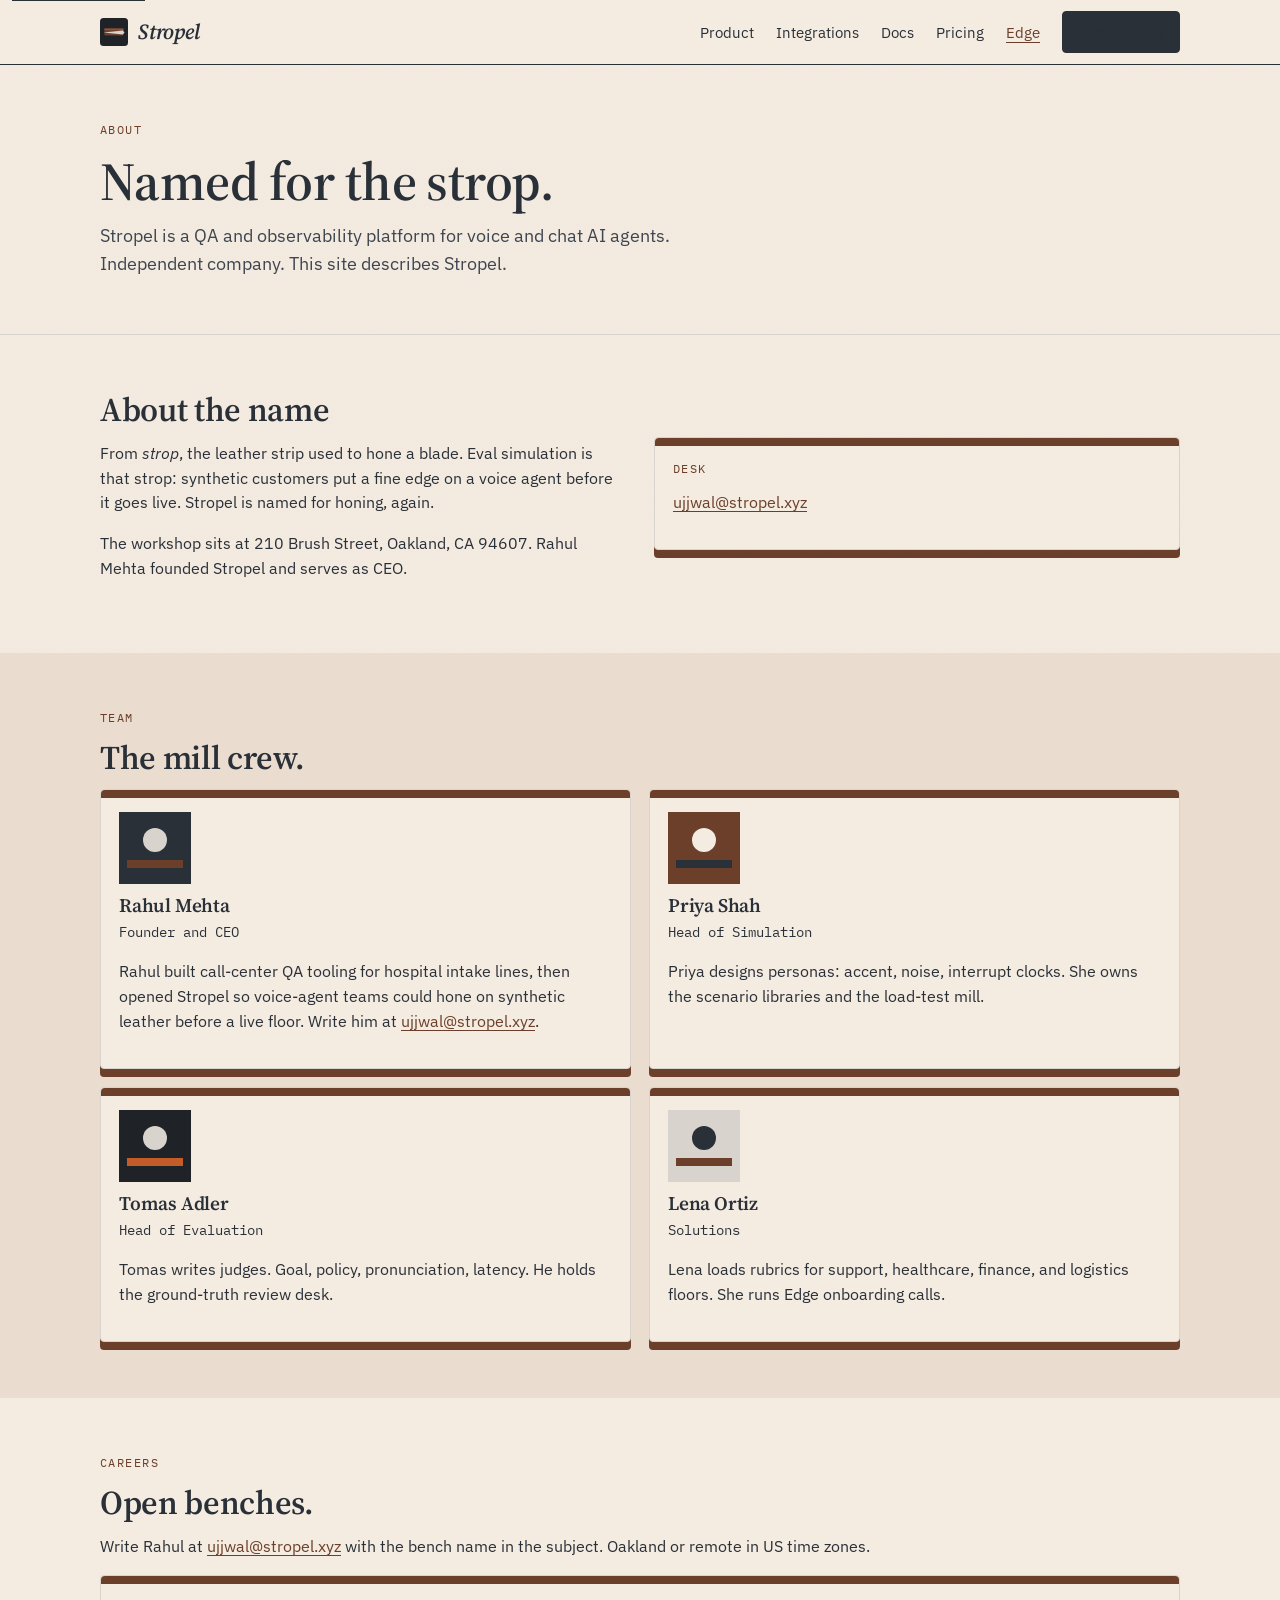
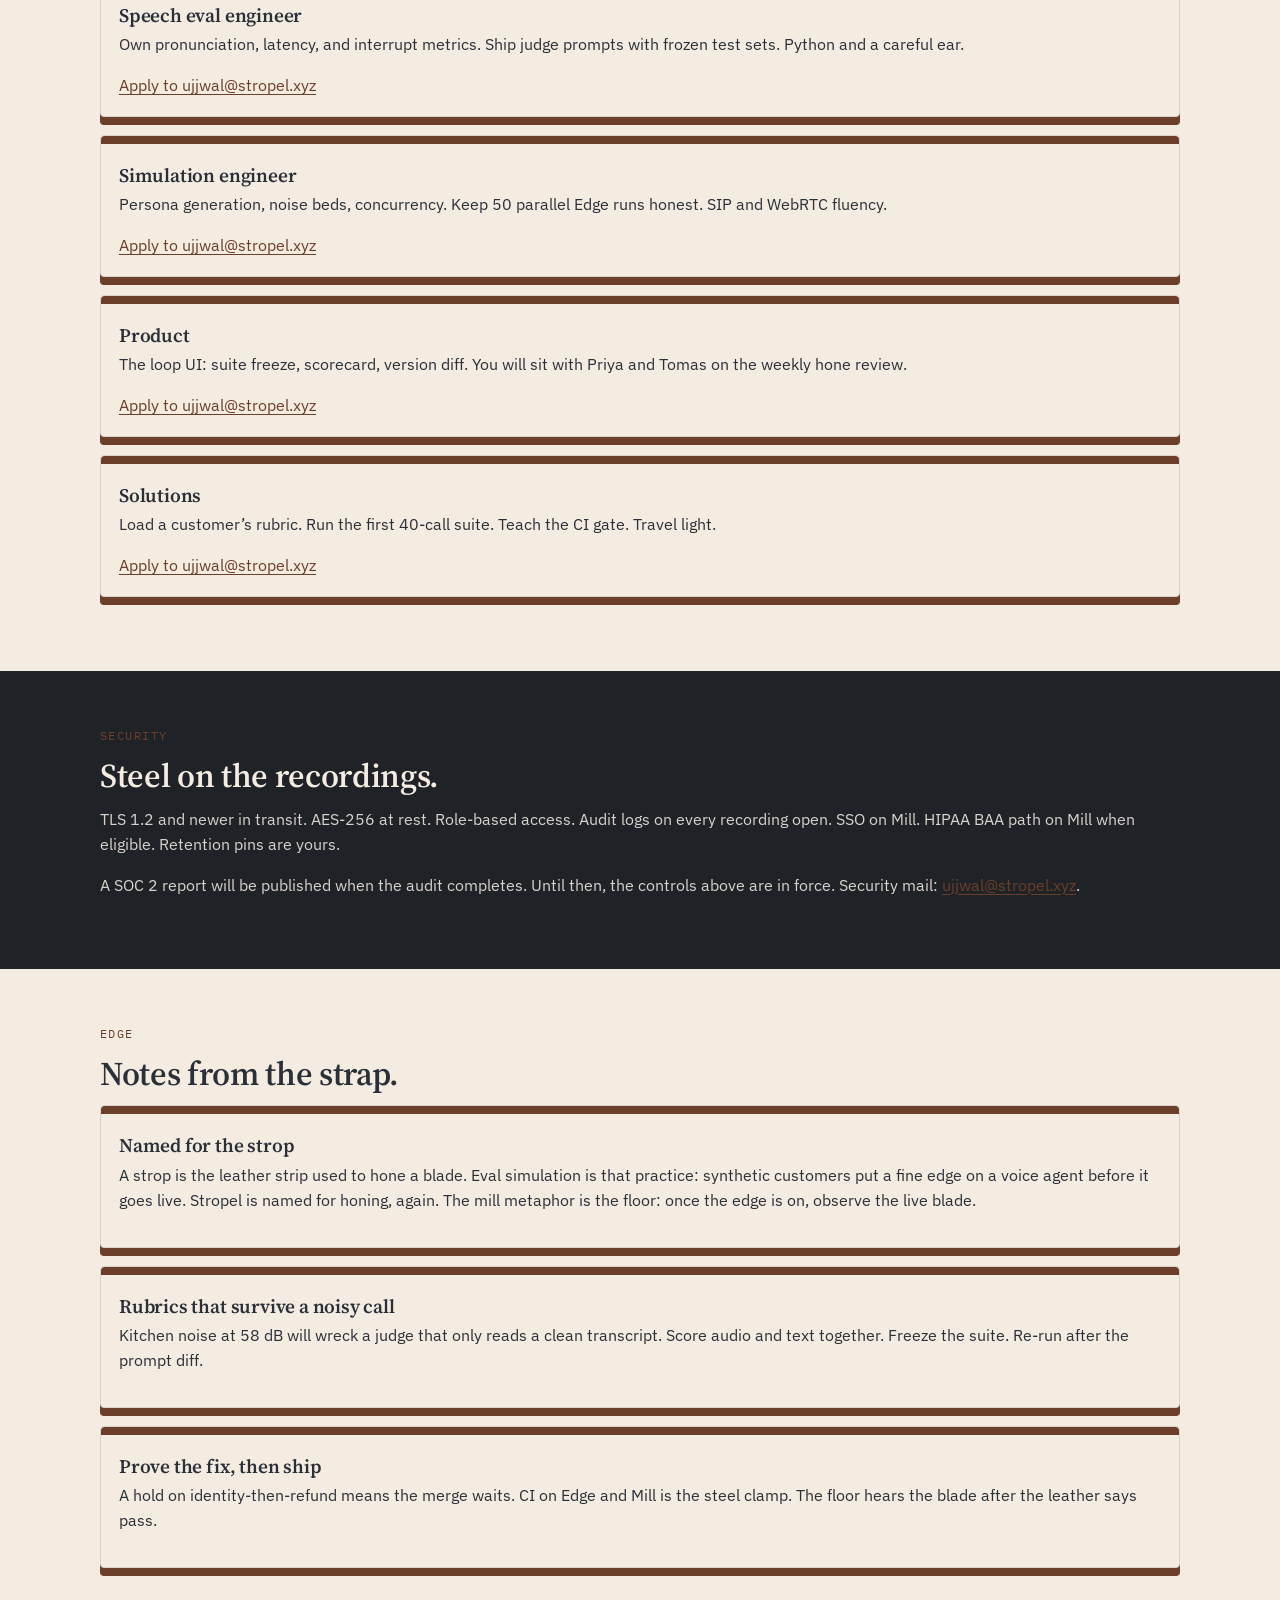
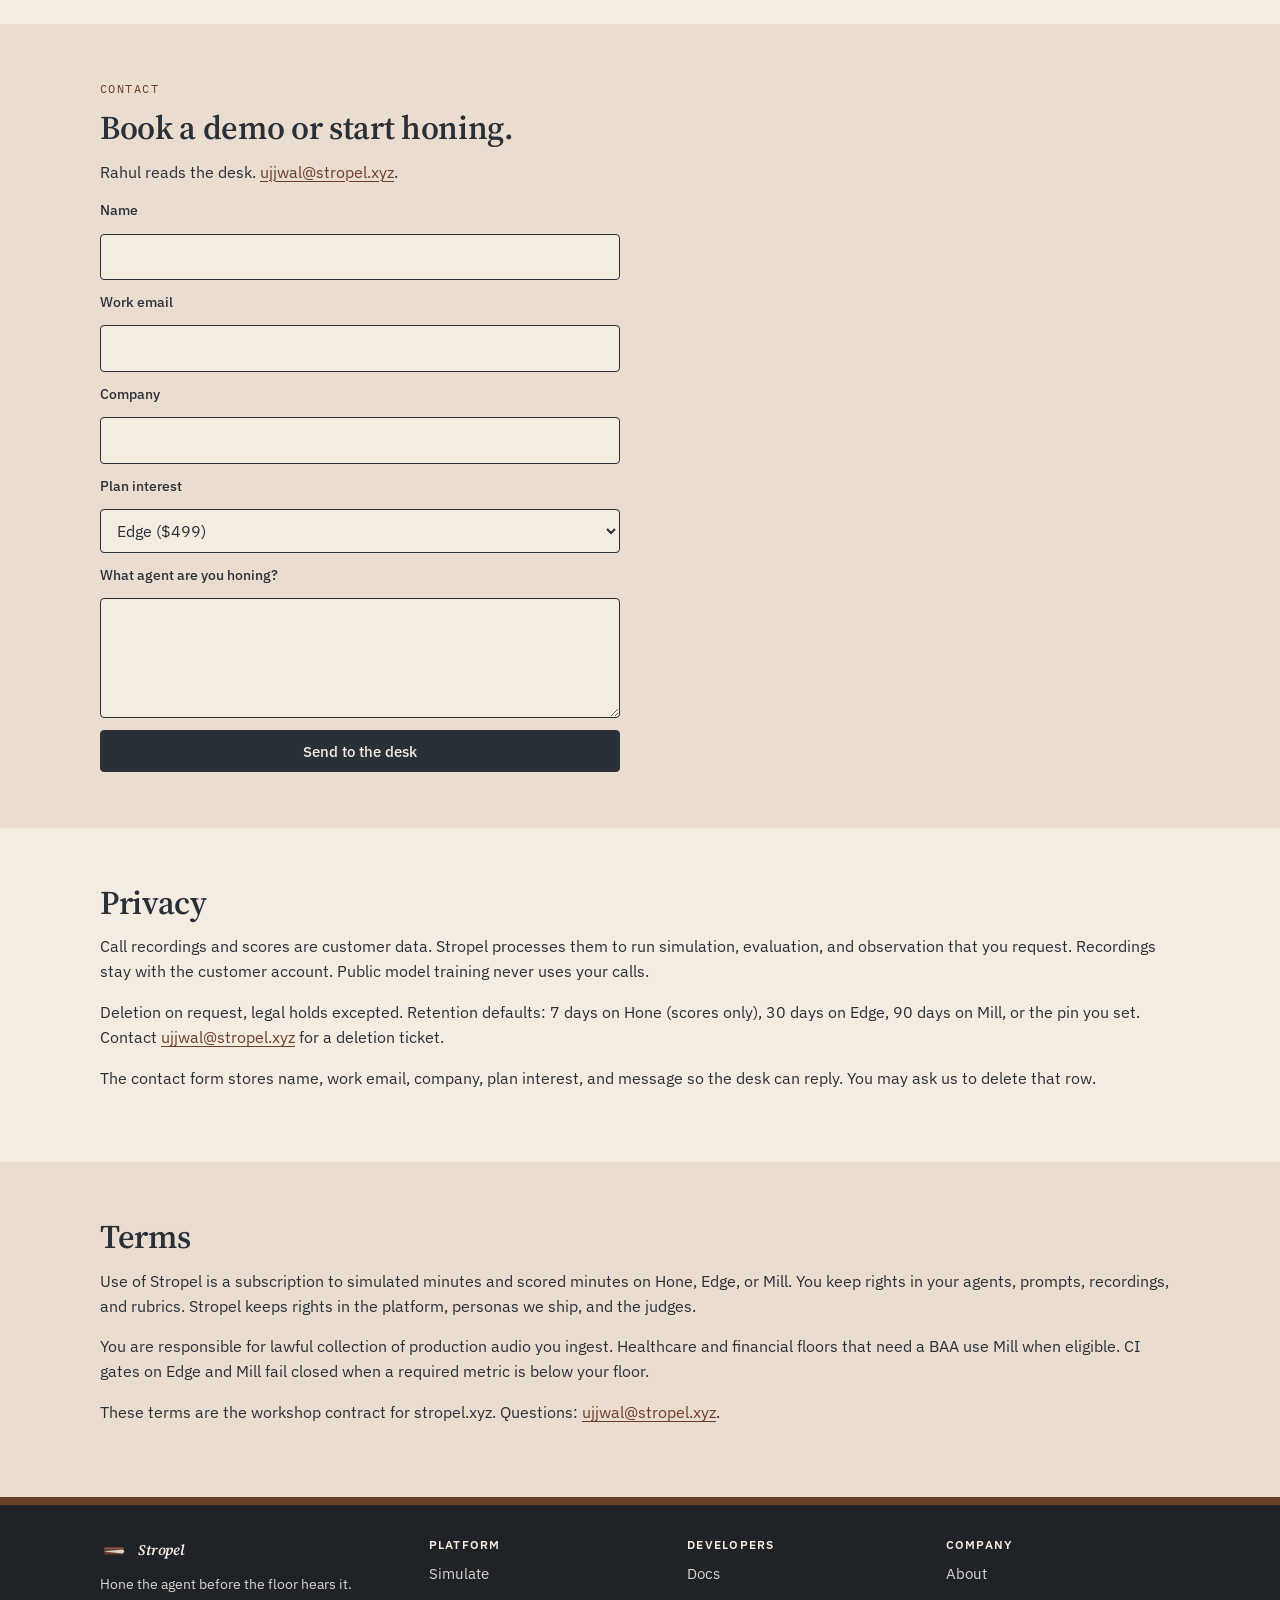
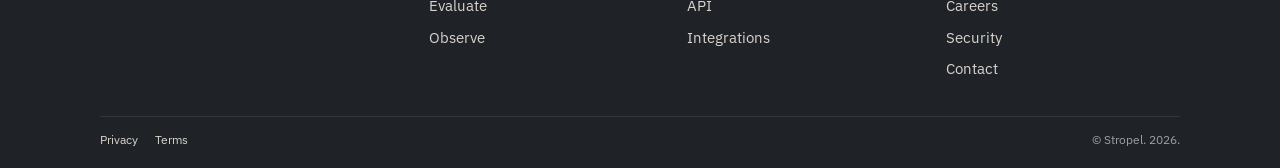
==== about.html @ 4bc01b40 "Deploy stropel website" ====
<!DOCTYPE html>
<html lang="en">
<head>
  <meta charset="utf-8">
  <meta name="viewport" content="width=device-width, initial-scale=1">
  <title>About | Stropel</title>
  <meta name="description" content="Stropel is a QA and observability platform for voice and chat AI agents. Team, careers, security, contact, privacy, and terms.">
  <link rel="icon" type="image/svg+xml" href="img/favicon.svg">
  <link rel="preconnect" href="https://fonts.googleapis.com">
  <link rel="preconnect" href="https://fonts.gstatic.com" crossorigin>
  <link href="https://fonts.googleapis.com/css2?family=IBM+Plex+Mono:wght@400;500&family=IBM+Plex+Sans:ital,wght@0,400;0,500;0,600;1,400&family=Source+Serif+4:ital,opsz,wght@0,8..60,600;0,8..60,700;1,8..60,500;1,8..60,600&display=swap" rel="stylesheet">
  <link rel="stylesheet" href="css/styles.css">
</head>
<body>
  <a class="skip" href="#main">Skip to content</a>
  <div id="chrome-header"></div>
  <main id="main">
    <section class="hero">
      <div class="wrap">
        <p class="eyebrow">About</p>
        <h1>Named for the strop.</h1>
        <p class="lede">Stropel is a QA and observability platform for voice and chat AI agents. Independent company. This site describes Stropel.</p>
      </div>
    </section>

    <section class="section-rule">
      <div class="wrap split">
        <div>
          <h2>About the name</h2>
          <p>From <em>strop</em>, the leather strip used to hone a blade. Eval simulation is that strop: synthetic customers put a fine edge on a voice agent before it goes live. Stropel is named for honing, again.</p>
          <p>The workshop sits at 210 Brush Street, Oakland, CA 94607. Rahul Mehta founded Stropel and serves as CEO.</p>
        </div>
        <div class="strop-card">
          <p class="eyebrow">Desk</p>
          <p><a href="mailto:ujjwal@stropel.xyz">ujjwal@stropel.xyz</a></p>
        </div>
      </div>
    </section>

    <section id="team" class="anchor section-hide-deep">
      <div class="wrap">
        <p class="eyebrow">Team</p>
        <h2>The mill crew.</h2>
        <div class="team-grid">
          <article class="strop-card">
            <svg class="portrait" viewBox="0 0 72 72" aria-hidden="true">
              <rect width="72" height="72" fill="#2A3038"/>
              <rect x="8" y="48" width="56" height="8" fill="#6B3F2A"/>
              <circle cx="36" cy="28" r="12" fill="#D8D3CC"/>
            </svg>
            <h3>Rahul Mehta</h3>
            <p class="tiny mono">Founder and CEO</p>
            <p>Rahul built call-center QA tooling for hospital intake lines, then opened Stropel so voice-agent teams could hone on synthetic leather before a live floor. Write him at <a href="mailto:ujjwal@stropel.xyz">ujjwal@stropel.xyz</a>.</p>
          </article>
          <article class="strop-card">
            <svg class="portrait" viewBox="0 0 72 72" aria-hidden="true">
              <rect width="72" height="72" fill="#6B3F2A"/>
              <rect x="8" y="48" width="56" height="8" fill="#2A3038"/>
              <circle cx="36" cy="28" r="12" fill="#F4EBE1"/>
            </svg>
            <h3>Priya Shah</h3>
            <p class="tiny mono">Head of Simulation</p>
            <p>Priya designs personas: accent, noise, interrupt clocks. She owns the scenario libraries and the load-test mill.</p>
          </article>
          <article class="strop-card">
            <svg class="portrait" viewBox="0 0 72 72" aria-hidden="true">
              <rect width="72" height="72" fill="#1F2328"/>
              <rect x="8" y="48" width="56" height="8" fill="#C45C2A"/>
              <circle cx="36" cy="28" r="12" fill="#D8D3CC"/>
            </svg>
            <h3>Tomas Adler</h3>
            <p class="tiny mono">Head of Evaluation</p>
            <p>Tomas writes judges. Goal, policy, pronunciation, latency. He holds the ground-truth review desk.</p>
          </article>
          <article class="strop-card">
            <svg class="portrait" viewBox="0 0 72 72" aria-hidden="true">
              <rect width="72" height="72" fill="#D8D3CC"/>
              <rect x="8" y="48" width="56" height="8" fill="#6B3F2A"/>
              <circle cx="36" cy="28" r="12" fill="#2A3038"/>
            </svg>
            <h3>Lena Ortiz</h3>
            <p class="tiny mono">Solutions</p>
            <p>Lena loads rubrics for support, healthcare, finance, and logistics floors. She runs Edge onboarding calls.</p>
          </article>
        </div>
      </div>
    </section>

    <section id="careers" class="anchor">
      <div class="wrap">
        <p class="eyebrow">Careers</p>
        <h2>Open benches.</h2>
        <p>Write Rahul at <a href="mailto:ujjwal@stropel.xyz">ujjwal@stropel.xyz</a> with the bench name in the subject. Oakland or remote in US time zones.</p>
        <article class="strop-card job">
          <h3>Speech eval engineer</h3>
          <p>Own pronunciation, latency, and interrupt metrics. Ship judge prompts with frozen test sets. Python and a careful ear.</p>
          <a href="mailto:ujjwal@stropel.xyz?subject=Speech%20eval%20engineer">Apply to ujjwal@stropel.xyz</a>
        </article>
        <article class="strop-card job">
          <h3>Simulation engineer</h3>
          <p>Persona generation, noise beds, concurrency. Keep 50 parallel Edge runs honest. SIP and WebRTC fluency.</p>
          <a href="mailto:ujjwal@stropel.xyz?subject=Simulation%20engineer">Apply to ujjwal@stropel.xyz</a>
        </article>
        <article class="strop-card job">
          <h3>Product</h3>
          <p>The loop UI: suite freeze, scorecard, version diff. You will sit with Priya and Tomas on the weekly hone review.</p>
          <a href="mailto:ujjwal@stropel.xyz?subject=Product">Apply to ujjwal@stropel.xyz</a>
        </article>
        <article class="strop-card job">
          <h3>Solutions</h3>
          <p>Load a customer’s rubric. Run the first 40-call suite. Teach the CI gate. Travel light.</p>
          <a href="mailto:ujjwal@stropel.xyz?subject=Solutions">Apply to ujjwal@stropel.xyz</a>
        </article>
      </div>
    </section>

    <section id="security" class="anchor section-oil">
      <div class="wrap">
        <p class="eyebrow">Security</p>
        <h2>Steel on the recordings.</h2>
        <p>TLS 1.2 and newer in transit. AES-256 at rest. Role-based access. Audit logs on every recording open. SSO on Mill. HIPAA BAA path on Mill when eligible. Retention pins are yours.</p>
        <p>A SOC 2 report will be published when the audit completes. Until then, the controls above are in force. Security mail: <a href="mailto:ujjwal@stropel.xyz">ujjwal@stropel.xyz</a>.</p>
      </div>
    </section>

    <section id="edge" class="anchor">
      <div class="wrap">
        <p class="eyebrow">Edge</p>
        <h2>Notes from the strap.</h2>
        <article class="strop-card job">
          <h3>Named for the strop</h3>
          <p>A strop is the leather strip used to hone a blade. Eval simulation is that practice: synthetic customers put a fine edge on a voice agent before it goes live. Stropel is named for honing, again. The mill metaphor is the floor: once the edge is on, observe the live blade.</p>
        </article>
        <article class="strop-card job">
          <h3>Rubrics that survive a noisy call</h3>
          <p>Kitchen noise at 58 dB will wreck a judge that only reads a clean transcript. Score audio and text together. Freeze the suite. Re-run after the prompt diff.</p>
        </article>
        <article class="strop-card">
          <h3>Prove the fix, then ship</h3>
          <p>A hold on identity-then-refund means the merge waits. CI on Edge and Mill is the steel clamp. The floor hears the blade after the leather says pass.</p>
        </article>
      </div>
    </section>

    <section id="contact" class="anchor section-hide-deep">
      <div class="wrap">
        <p class="eyebrow">Contact</p>
        <h2>Book a demo or start honing.</h2>
        <p>Rahul reads the desk. <a href="mailto:ujjwal@stropel.xyz">ujjwal@stropel.xyz</a>.</p>
        <form id="contact-form" action="#" method="post">
          <label for="name">Name</label>
          <input id="name" name="name" type="text" required autocomplete="name">
          <label for="email">Work email</label>
          <input id="email" name="email" type="email" required autocomplete="email">
          <label for="company">Company</label>
          <input id="company" name="company" type="text" required autocomplete="organization">
          <label for="plan">Plan interest</label>
          <select id="plan" name="plan">
            <option value="hone">Hone (free)</option>
            <option value="edge" selected>Edge ($499)</option>
            <option value="mill">Mill (custom)</option>
            <option value="demo">Demo only</option>
          </select>
          <label for="message">What agent are you honing?</label>
          <textarea id="message" name="message" required></textarea>
          <button class="btn btn-steel" type="submit">Send to the desk</button>
        </form>
        <div id="contact-success" class="form-success" tabindex="-1">
          Hone request received. Rahul or the desk will write back within one working day.
        </div>
      </div>
    </section>

    <section id="privacy" class="anchor">
      <div class="wrap">
        <h2>Privacy</h2>
        <p>Call recordings and scores are customer data. Stropel processes them to run simulation, evaluation, and observation that you request. Recordings stay with the customer account. Public model training never uses your calls.</p>
        <p>Deletion on request, legal holds excepted. Retention defaults: 7 days on Hone (scores only), 30 days on Edge, 90 days on Mill, or the pin you set. Contact <a href="mailto:ujjwal@stropel.xyz">ujjwal@stropel.xyz</a> for a deletion ticket.</p>
        <p>The contact form stores name, work email, company, plan interest, and message so the desk can reply. You may ask us to delete that row.</p>
      </div>
    </section>

    <section id="terms" class="anchor section-hide-deep">
      <div class="wrap">
        <h2>Terms</h2>
        <p>Use of Stropel is a subscription to simulated minutes and scored minutes on Hone, Edge, or Mill. You keep rights in your agents, prompts, recordings, and rubrics. Stropel keeps rights in the platform, personas we ship, and the judges.</p>
        <p>You are responsible for lawful collection of production audio you ingest. Healthcare and financial floors that need a BAA use Mill when eligible. CI gates on Edge and Mill fail closed when a required metric is below your floor.</p>
        <p>These terms are the workshop contract for stropel.xyz. Questions: <a href="mailto:ujjwal@stropel.xyz">ujjwal@stropel.xyz</a>.</p>
      </div>
    </section>
  </main>
  <div id="chrome-footer"></div>
  <script src="js/main.js"></script>
</body>
</html>
---- css/styles.css ----
:root {
  --hide: #f4ebe1;
  --steel: #2a3038;
  --leather: #6b3f2a;
  --edge: #d8d3cc;
  --oil: #1f2328;
  --spark: #c45c2a;
  --hide-deep: #eadccf;
  --steel-soft: #3d454f;
  --leather-lit: #8a5340;
  --max: 1080px;
  --serif: "Source Serif 4", "Iowan Old Style", "Palatino Linotype", serif;
  --sans: "IBM Plex Sans", "Helvetica Neue", Arial, sans-serif;
  --mono: "IBM Plex Mono", "SFMono-Regular", ui-monospace, monospace;
  --radius: 4px;
  --header-h: 64px;
}

*,
*::before,
*::after {
  box-sizing: border-box;
}

html {
  scroll-behavior: smooth;
}

body {
  margin: 0;
  font-family: var(--sans);
  font-size: 16px;
  line-height: 1.55;
  color: var(--steel);
  background: var(--hide);
  min-height: 100vh;
  position: relative;
}

body::before {
  content: "";
  pointer-events: none;
  position: fixed;
  inset: 0;
  z-index: 0;
  opacity: 0.04;
  background-image: url("data:image/svg+xml,%3Csvg xmlns='http://www.w3.org/2000/svg' width='80' height='80'%3E%3Cfilter id='n'%3E%3CfeTurbulence type='fractalNoise' baseFrequency='0.85' numOctaves='2' stitchTiles='stitch'/%3E%3C/filter%3E%3Crect width='80' height='80' filter='url(%23n)' opacity='0.9'/%3E%3C/svg%3E");
}

body > * {
  position: relative;
  z-index: 1;
}

img,
svg {
  max-width: 100%;
  display: block;
}

a {
  color: var(--leather);
  text-decoration-thickness: 1px;
  text-underline-offset: 3px;
}

a:hover {
  color: var(--steel);
}

h1,
h2,
h3,
.wordmark {
  font-family: var(--serif);
  font-weight: 600;
  letter-spacing: -0.01em;
  line-height: 1.15;
}

h1 {
  font-size: clamp(2.1rem, 4.4vw, 3.35rem);
  margin: 0 0 0.6rem;
}

h2 {
  font-size: clamp(1.55rem, 2.6vw, 2.1rem);
  margin: 0 0 0.75rem;
}

h3 {
  font-size: 1.2rem;
  margin: 0 0 0.4rem;
}

p {
  margin: 0 0 1rem;
}

.skip {
  position: absolute;
  left: 12px;
  top: -40px;
  background: var(--steel);
  color: var(--hide);
  padding: 8px 12px;
  z-index: 80;
}

.skip:focus {
  top: 12px;
  color: var(--hide);
}

.wrap {
  width: min(var(--max), calc(100% - 40px));
  margin-inline: auto;
}

.eyebrow {
  font-family: var(--mono);
  font-size: 12px;
  letter-spacing: 0.12em;
  text-transform: uppercase;
  color: var(--leather);
  margin: 0 0 0.7rem;
}

.lede {
  font-size: 1.12rem;
  max-width: 42rem;
  color: var(--steel-soft);
}

.muted {
  color: var(--steel-soft);
}

.mono {
  font-family: var(--mono);
}

/* Header */

.site-header {
  position: sticky;
  top: 0;
  z-index: 40;
  background: rgba(244, 235, 225, 0.94);
  backdrop-filter: blur(8px);
  border-bottom: 1px solid var(--steel);
}

.header-inner {
  display: flex;
  align-items: center;
  justify-content: space-between;
  min-height: var(--header-h);
  gap: 16px;
}

.wordmark {
  display: flex;
  align-items: center;
  gap: 10px;
  color: var(--steel);
  text-decoration: none;
  font-size: 1.35rem;
  font-style: italic;
}

.wordmark:hover {
  color: var(--leather);
}

.mark {
  width: 28px;
  height: 28px;
  flex: none;
}

.nav-links {
  display: flex;
  align-items: center;
  gap: 22px;
  list-style: none;
  margin: 0;
  padding: 0;
}

.nav-links a {
  color: var(--steel);
  text-decoration: none;
  font-size: 0.92rem;
}

.nav-links a:hover,
.nav-links a[aria-current="page"] {
  color: var(--leather);
  text-decoration: underline;
  text-underline-offset: 4px;
}

.nav-toggle {
  display: none;
  width: 42px;
  height: 42px;
  border: 1px solid var(--steel);
  background: var(--hide);
  border-radius: var(--radius);
  cursor: pointer;
  padding: 10px 9px;
}

.nav-toggle span {
  display: block;
  height: 2px;
  background: var(--steel);
  margin: 5px 0;
}

/* Buttons */

.btn {
  display: inline-flex;
  align-items: center;
  justify-content: center;
  gap: 8px;
  min-height: 42px;
  padding: 0 16px;
  border-radius: var(--radius);
  font-family: var(--sans);
  font-size: 0.92rem;
  font-weight: 500;
  text-decoration: none;
  cursor: pointer;
  border: 1px solid transparent;
}

.btn-steel {
  background: var(--steel);
  color: var(--hide);
  border-color: var(--steel);
}

.btn-steel:hover {
  background: var(--oil);
  color: var(--hide);
}

.btn-leather {
  background: transparent;
  color: var(--leather);
  border-color: var(--leather);
}

.btn-leather:hover {
  background: var(--leather);
  color: var(--hide);
}

.btn-row {
  display: flex;
  flex-wrap: wrap;
  gap: 12px;
  margin-top: 1.4rem;
}

/* Hero */

.hero {
  padding: 56px 0 40px;
}

.hero-grid {
  display: grid;
  grid-template-columns: 1.05fr 0.95fr;
  gap: 40px;
  align-items: center;
}

.strop-stage {
  background: var(--hide-deep);
  border: 1px solid var(--edge);
  border-radius: var(--radius);
  padding: 22px 18px 18px;
  position: relative;
  overflow: hidden;
}

.leather-band {
  height: 56px;
  background: linear-gradient(180deg, #8a5340 0%, #6b3f2a 28%, #5a3423 100%);
  border-radius: 3px;
  box-shadow: inset 0 8px 0 rgba(255, 220, 190, 0.12), 0 6px 0 rgba(31, 35, 40, 0.18);
  position: relative;
  overflow: hidden;
}

.blade {
  position: absolute;
  top: 10px;
  left: -40%;
  width: 46%;
  height: 36px;
  animation: blade-draw 1.4s ease-in-out 0.2s 1 forwards;
}

@keyframes blade-draw {
  from {
    transform: translateX(0);
  }
  to {
    transform: translateX(210%);
  }
}

.loop-caption {
  display: flex;
  justify-content: space-between;
  margin-top: 14px;
  font-family: var(--mono);
  font-size: 11px;
  letter-spacing: 0.08em;
  text-transform: uppercase;
  color: var(--steel-soft);
}

.loop-svg {
  margin: 18px auto 0;
  width: min(100%, 340px);
}

/* Sections */

section {
  padding: 56px 0;
}

.section-oil {
  background: var(--oil);
  color: var(--edge);
}

.section-oil h2,
.section-oil h3 {
  color: var(--hide);
}

.section-hide-deep {
  background: var(--hide-deep);
}

.section-rule {
  border-top: 1px solid var(--edge);
}

/* Cards */

.card-grid {
  display: grid;
  grid-template-columns: repeat(3, 1fr);
  gap: 18px;
}

.card-grid-4 {
  display: grid;
  grid-template-columns: repeat(4, 1fr);
  gap: 14px;
}

.strop-card {
  background: var(--hide);
  border: 1px solid var(--edge);
  border-radius: var(--radius);
  padding: 22px 18px 18px;
  box-shadow: 0 8px 0 var(--leather);
  position: relative;
}

.strop-card::before {
  content: "";
  position: absolute;
  left: 0;
  right: 0;
  top: 0;
  height: 8px;
  background: var(--leather);
  border-radius: 4px 4px 0 0;
}

.strop-card.featured {
  outline: 1px solid var(--steel);
}

.strop-card h3 {
  margin-top: 6px;
}

.strop-card ol,
.strop-card ul {
  margin: 0;
  padding-left: 1.1rem;
}

.step-num {
  font-family: var(--mono);
  font-size: 12px;
  color: var(--leather);
}

/* Chips */

.chips {
  display: flex;
  flex-wrap: wrap;
  gap: 8px;
  margin: 18px 0 0;
}

.chip {
  font-family: var(--mono);
  font-size: 12px;
  letter-spacing: 0.04em;
  border: 1px solid var(--steel);
  padding: 6px 10px;
  border-radius: var(--radius);
  background: var(--hide);
}

.stamp {
  display: inline-block;
  font-family: var(--mono);
  font-size: 11px;
  letter-spacing: 0.08em;
  text-transform: uppercase;
  border: 1px dashed var(--leather);
  color: var(--leather);
  padding: 3px 7px;
  border-radius: 2px;
  margin-right: 6px;
  margin-bottom: 6px;
}

/* Quotes */

.quotes {
  display: grid;
  grid-template-columns: 1fr 1fr;
  gap: 18px;
}

blockquote {
  margin: 0;
  padding: 18px 18px 16px;
  background: var(--hide);
  border: 1px solid var(--edge);
  border-left: 8px solid var(--leather);
  font-family: var(--serif);
  font-size: 1.15rem;
  font-style: italic;
}

blockquote cite {
  display: block;
  margin-top: 10px;
  font-family: var(--sans);
  font-style: normal;
  font-size: 0.85rem;
  color: var(--steel-soft);
}

/* CTA band */

.cta-band {
  background: var(--steel);
  color: var(--hide);
  padding: 48px 0;
  text-align: center;
}

.cta-band h2 {
  color: var(--hide);
}

.cta-band p {
  max-width: 36rem;
  margin: 0 auto 1.2rem;
  color: var(--edge);
}

/* Footer */

.site-footer {
  background: var(--oil);
  color: var(--edge);
  border-top: 8px solid var(--leather);
  padding: 32px 0 18px;
  min-height: 240px;
}

.footer-grid {
  display: grid;
  grid-template-columns: 1.3fr 1fr 1fr 1fr;
  gap: 24px;
}

.footer-brand .wordmark {
  color: var(--hide);
  font-style: italic;
}

.footer-tag {
  font-size: 0.9rem;
  color: var(--edge);
  margin: 8px 0 0;
  max-width: 16rem;
}

.site-footer h3 {
  font-family: var(--sans);
  font-size: 0.78rem;
  letter-spacing: 0.1em;
  text-transform: uppercase;
  color: var(--hide);
  margin-bottom: 10px;
}

.site-footer ul {
  list-style: none;
  margin: 0;
  padding: 0;
}

.site-footer li {
  margin: 0 0 7px;
}

.site-footer a {
  color: var(--edge);
  text-decoration: none;
  font-size: 0.92rem;
}

.site-footer a:hover {
  color: var(--hide);
  text-decoration: underline;
}

.legal-row {
  display: flex;
  justify-content: space-between;
  gap: 12px;
  flex-wrap: wrap;
  margin-top: 28px;
  padding-top: 14px;
  border-top: 1px solid #32383f;
  font-size: 12px;
  color: #9aa0a6;
}

.legal-row a {
  font-size: 12px;
  margin-right: 14px;
}

/* Product */

.split {
  display: grid;
  grid-template-columns: 1fr 1fr;
  gap: 28px;
  align-items: center;
}

.metric-row {
  display: grid;
  grid-template-columns: repeat(3, 1fr);
  gap: 14px;
}

.metric {
  border: 1px solid var(--edge);
  padding: 16px;
  border-radius: var(--radius);
  background: var(--hide);
}

.metric b {
  display: block;
  font-family: var(--mono);
  font-size: 1.35rem;
  font-weight: 500;
}

.rings {
  display: flex;
  gap: 18px;
  flex-wrap: wrap;
  justify-content: center;
}

.ring {
  width: 108px;
  text-align: center;
  font-family: var(--mono);
  font-size: 12px;
}

.ring svg {
  margin: 0 auto 6px;
}

.fail-mark {
  color: var(--spark);
}

.pass-mark {
  color: var(--steel);
}

/* Pricing */

.price {
  font-family: var(--mono);
  font-size: 1.6rem;
  margin: 4px 0 12px;
}

.price span {
  font-size: 0.85rem;
  color: var(--steel-soft);
}

.feature-list {
  list-style: none;
  padding: 0;
  margin: 0 0 18px;
}

.feature-list li {
  padding: 7px 0 7px 22px;
  position: relative;
  border-bottom: 1px solid var(--edge);
}

.feature-list li::before {
  content: "";
  width: 10px;
  height: 6px;
  border-left: 2px solid var(--steel);
  border-bottom: 2px solid var(--steel);
  position: absolute;
  left: 2px;
  top: 12px;
  transform: rotate(-45deg);
}

.faq details {
  border-bottom: 1px solid var(--edge);
  padding: 12px 0;
}

.faq summary {
  cursor: pointer;
  font-weight: 600;
}

.faq p {
  margin: 8px 0 0;
  color: var(--steel-soft);
}

.compare {
  width: 100%;
  border-collapse: collapse;
  font-size: 0.92rem;
  margin-top: 12px;
}

.compare th,
.compare td {
  border: 1px solid var(--edge);
  padding: 10px 12px;
  text-align: left;
}

.compare th {
  background: var(--hide-deep);
  font-family: var(--serif);
}

.compare td:nth-child(n + 2),
.compare th:nth-child(n + 2) {
  font-family: var(--mono);
  font-size: 0.85rem;
}

/* Docs / scorecard */

.docs-layout {
  display: grid;
  grid-template-columns: 220px 1fr;
  gap: 32px;
  padding: 36px 0 64px;
}

.docs-toc {
  position: sticky;
  top: 84px;
  align-self: start;
  font-size: 0.9rem;
}

.docs-toc a {
  display: block;
  color: var(--steel);
  text-decoration: none;
  padding: 6px 0;
}

.docs-toc a:hover {
  color: var(--leather);
}

.scorecard {
  background: var(--oil);
  color: var(--edge);
  border-radius: var(--radius);
  border: 1px solid #32383f;
  overflow: hidden;
}

.scorecard header {
  display: flex;
  justify-content: space-between;
  gap: 12px;
  flex-wrap: wrap;
  padding: 14px 16px;
  border-bottom: 1px solid #32383f;
  font-family: var(--mono);
  font-size: 12px;
}

.scorecard table {
  width: 100%;
  border-collapse: collapse;
  font-family: var(--mono);
  font-size: 13px;
}

.scorecard td {
  padding: 10px 16px;
  border-bottom: 1px solid #32383f;
}

.scorecard tr.fail td:last-child {
  color: var(--spark);
}

.badge {
  display: inline-block;
  padding: 2px 7px;
  border-radius: 2px;
  font-size: 11px;
  letter-spacing: 0.06em;
}

.badge-pass {
  background: #2a3038;
  color: #d8d3cc;
  border: 1px solid #d8d3cc;
}

.badge-fail {
  background: #3a2218;
  color: var(--spark);
  border: 1px solid var(--spark);
  animation: spark-fade 0.2s ease-out 1;
}

@keyframes spark-fade {
  from {
    opacity: 0;
  }
  to {
    opacity: 1;
  }
}

.codeblock {
  background: var(--oil);
  color: var(--edge);
  font-family: var(--mono);
  font-size: 13px;
  padding: 16px;
  border-radius: var(--radius);
  overflow-x: auto;
  line-height: 1.45;
}

.codeblock .k {
  color: #e0c4b0;
}

/* Forms */

form {
  display: grid;
  gap: 12px;
  max-width: 520px;
}

label {
  font-size: 0.85rem;
  font-weight: 500;
}

input,
textarea,
select {
  width: 100%;
  font: inherit;
  padding: 10px 12px;
  border: 1px solid var(--steel);
  border-radius: var(--radius);
  background: var(--hide);
  color: var(--steel);
}

textarea {
  min-height: 120px;
  resize: vertical;
}

.form-success {
  display: none;
  border: 1px solid var(--steel);
  border-left: 8px solid var(--leather);
  padding: 16px;
  background: var(--hide);
}

.form-success.is-visible {
  display: block;
}

.team-grid {
  display: grid;
  grid-template-columns: repeat(2, 1fr);
  gap: 18px;
}

.portrait {
  width: 72px;
  height: 72px;
  margin-bottom: 10px;
}

.job {
  margin-bottom: 18px;
}

.anchor {
  scroll-margin-top: 84px;
}

.tiny {
  font-size: 0.85rem;
}

/* Mobile nav */

@media (max-width: 860px) {
  .hero-grid,
  .card-grid,
  .quotes,
  .split,
  .docs-layout,
  .footer-grid,
  .team-grid,
  .metric-row {
    grid-template-columns: 1fr;
  }

  .card-grid-4 {
    grid-template-columns: 1fr 1fr;
  }

  .nav-toggle {
    display: inline-block;
  }

  .nav {
    position: fixed;
    inset: var(--header-h) 0 auto 0;
    background: var(--hide);
    border-bottom: 1px solid var(--steel);
    transform: translateY(-120%);
    opacity: 0;
    pointer-events: none;
    padding: 12px 20px 20px;
  }

  .nav.is-open {
    transform: none;
    opacity: 1;
    pointer-events: auto;
  }

  .nav-links {
    flex-direction: column;
    align-items: flex-start;
    gap: 14px;
  }

  .nav-links .btn {
    width: 100%;
  }
}

@media (max-width: 560px) {
  .wrap {
    width: min(var(--max), calc(100% - 28px));
  }

  .card-grid-4,
  .compare {
    display: block;
  }

  .compare thead {
    display: none;
  }

  .compare tr {
    display: grid;
    margin-bottom: 12px;
    border: 1px solid var(--edge);
  }

  .compare td {
    display: flex;
    justify-content: space-between;
    border: 0;
    border-bottom: 1px solid var(--edge);
  }

  .compare td::before {
    content: attr(data-label);
    font-family: var(--sans);
    font-weight: 600;
    margin-right: 12px;
  }
}

@media (prefers-reduced-motion: reduce) {
  html {
    scroll-behavior: auto;
  }

  .blade,
  .badge-fail,
  .ring circle.meter {
    animation: none;
  }

  .blade {
    left: 28%;
  }
}
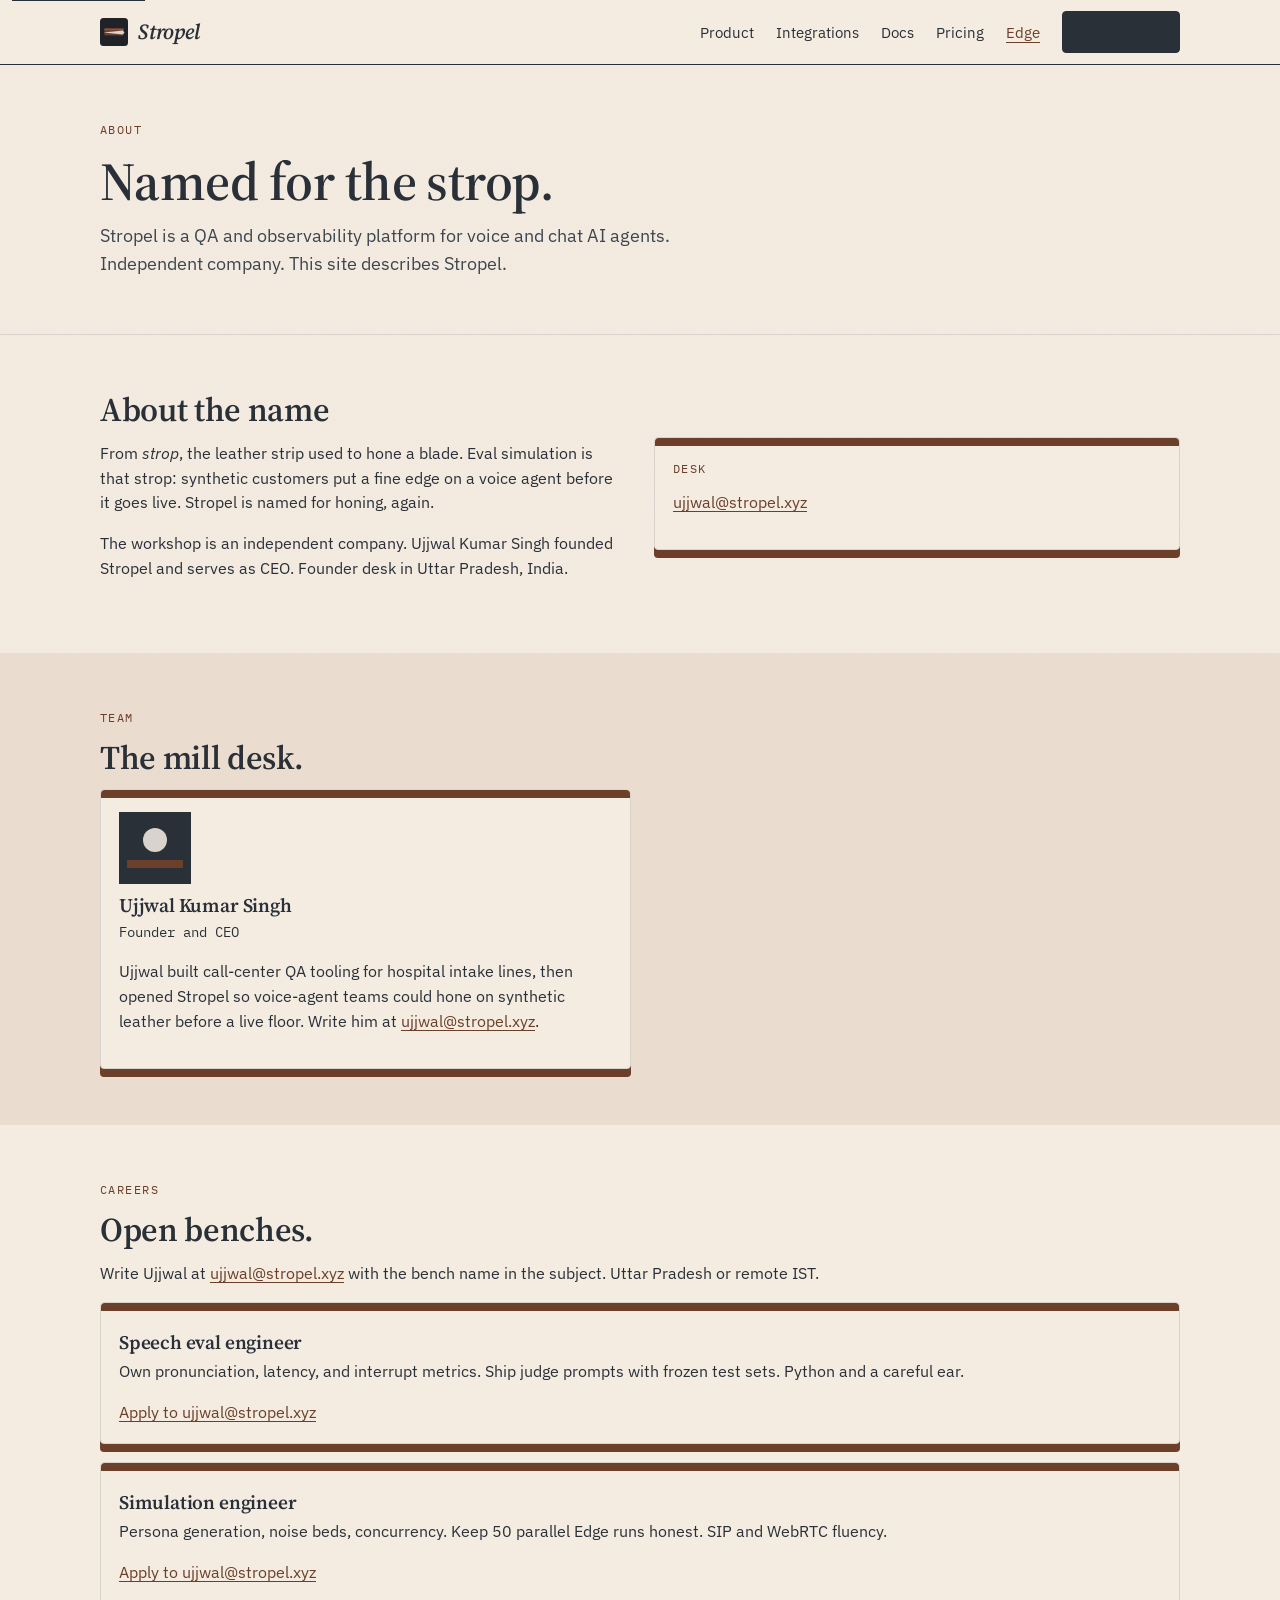
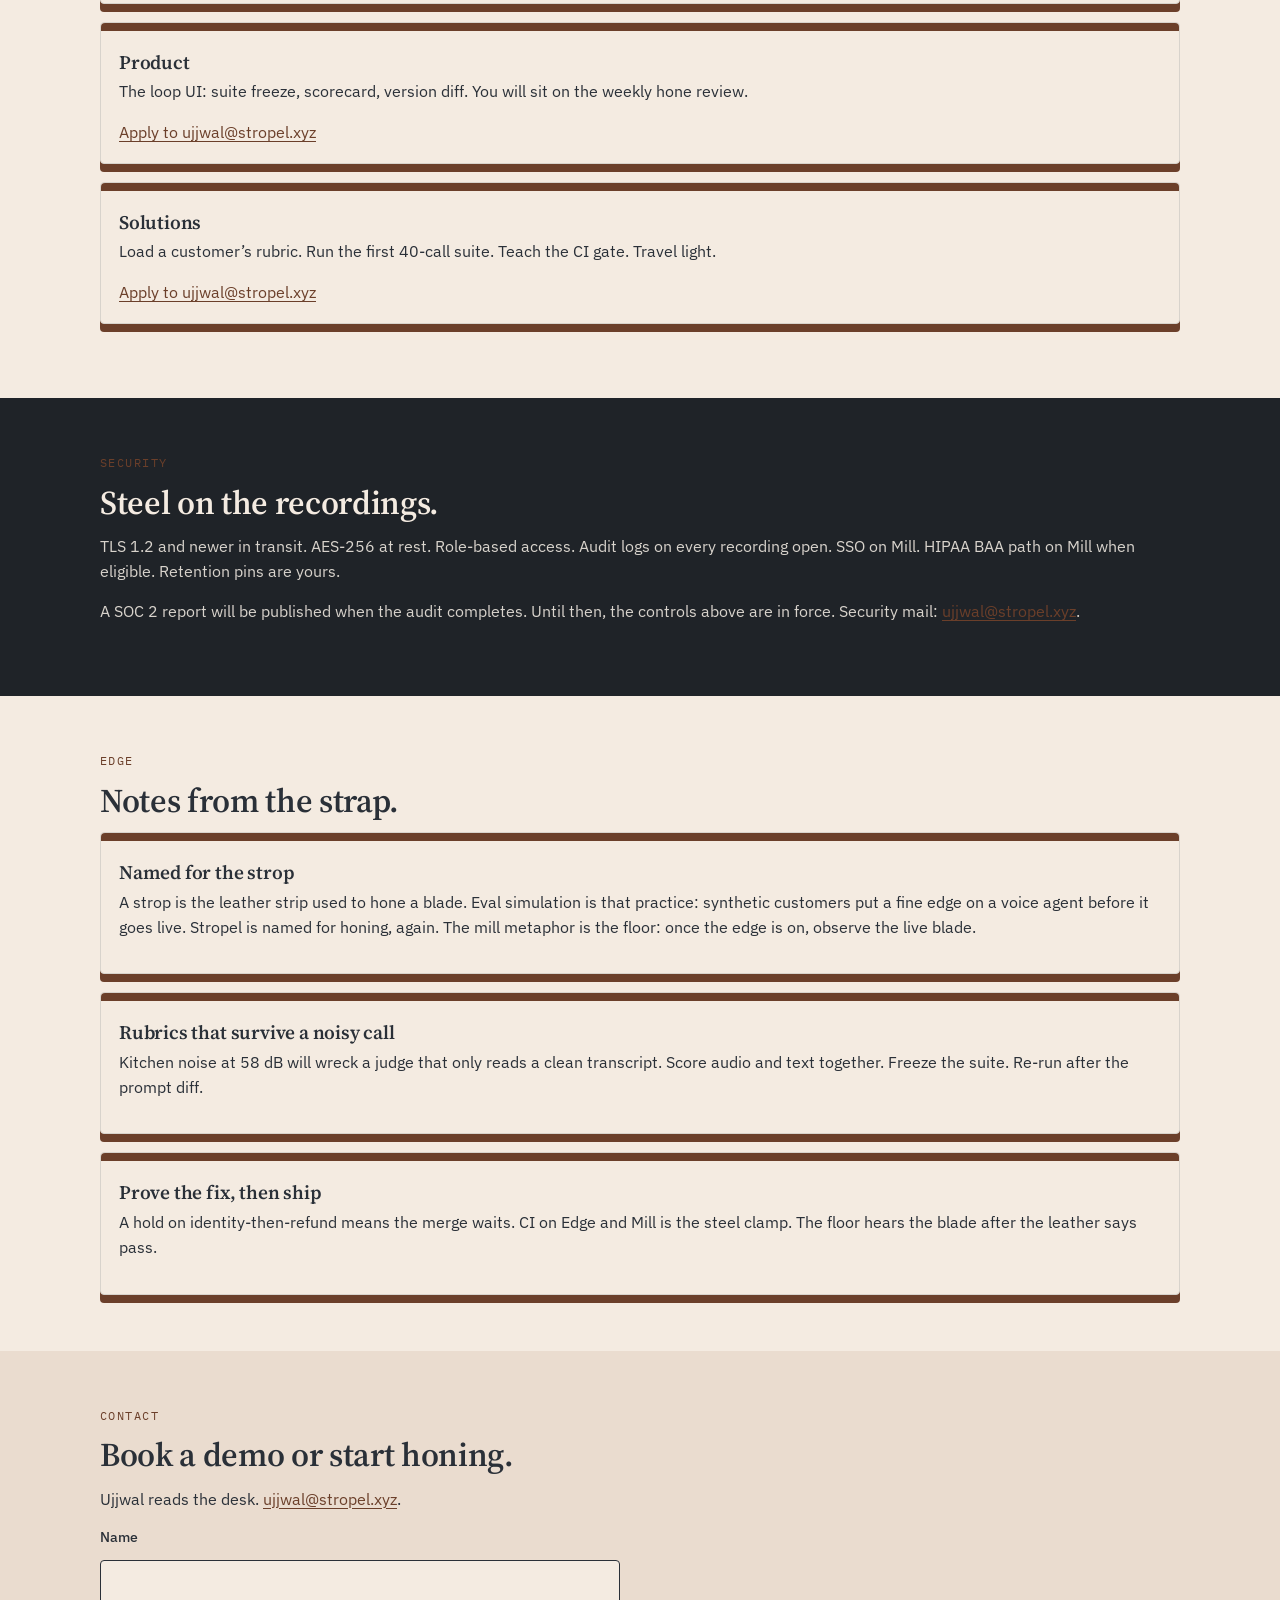
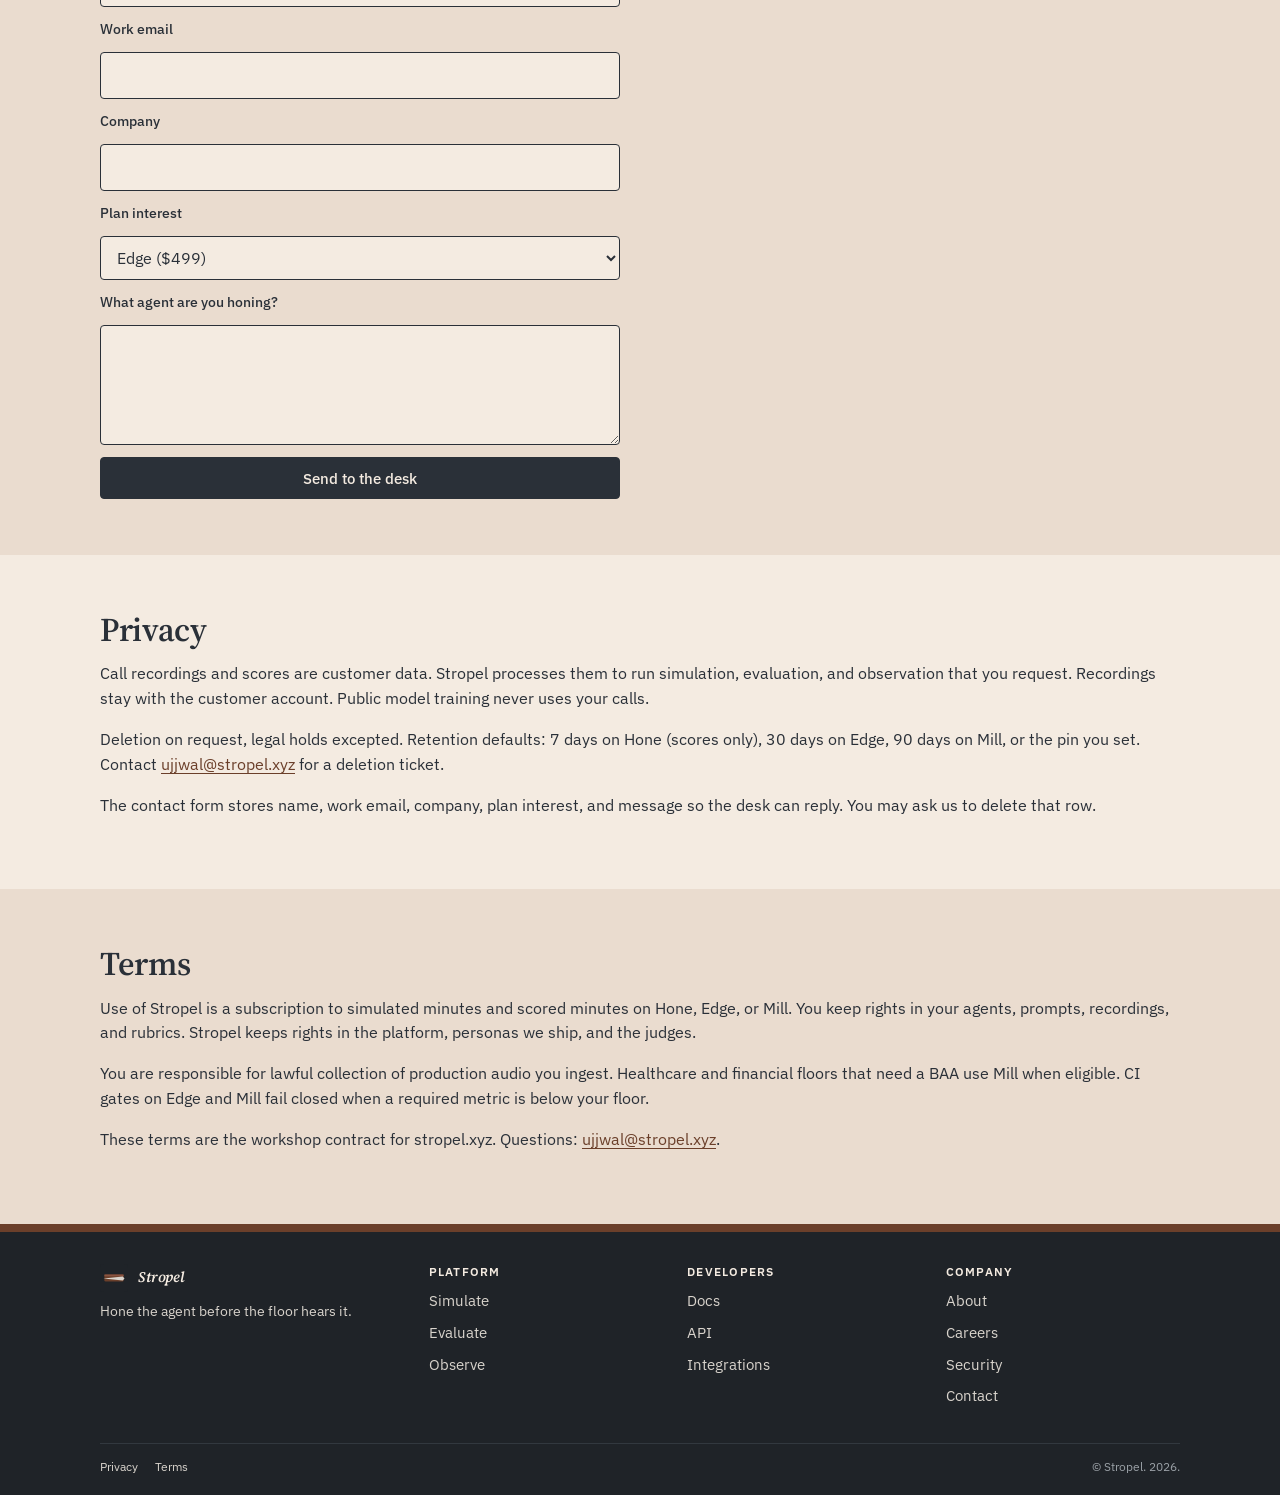
==== commit b33dbc15: "Publish Ujjwal as founder and *.xyz API hosts on the live site." ====
--- a/about.html
+++ b/about.html
@@ -28,7 +28,7 @@
         <div>
           <h2>About the name</h2>
           <p>From <em>strop</em>, the leather strip used to hone a blade. Eval simulation is that strop: synthetic customers put a fine edge on a voice agent before it goes live. Stropel is named for honing, again.</p>
-          <p>The workshop sits at 210 Brush Street, Oakland, CA 94607. Rahul Mehta founded Stropel and serves as CEO.</p>
+          <p>The workshop is an independent company. Ujjwal Kumar Singh founded Stropel and serves as CEO. Founder desk in Uttar Pradesh, India.</p>
         </div>
         <div class="strop-card">
           <p class="eyebrow">Desk</p>
@@ -40,7 +40,7 @@
     <section id="team" class="anchor section-hide-deep">
       <div class="wrap">
         <p class="eyebrow">Team</p>
-        <h2>The mill crew.</h2>
+        <h2>The mill desk.</h2>
         <div class="team-grid">
           <article class="strop-card">
             <svg class="portrait" viewBox="0 0 72 72" aria-hidden="true">
@@ -48,39 +48,9 @@
               <rect x="8" y="48" width="56" height="8" fill="#6B3F2A"/>
               <circle cx="36" cy="28" r="12" fill="#D8D3CC"/>
             </svg>
-            <h3>Rahul Mehta</h3>
+            <h3>Ujjwal Kumar Singh</h3>
             <p class="tiny mono">Founder and CEO</p>
-            <p>Rahul built call-center QA tooling for hospital intake lines, then opened Stropel so voice-agent teams could hone on synthetic leather before a live floor. Write him at <a href="mailto:ujjwal@stropel.xyz">ujjwal@stropel.xyz</a>.</p>
-          </article>
-          <article class="strop-card">
-            <svg class="portrait" viewBox="0 0 72 72" aria-hidden="true">
-              <rect width="72" height="72" fill="#6B3F2A"/>
-              <rect x="8" y="48" width="56" height="8" fill="#2A3038"/>
-              <circle cx="36" cy="28" r="12" fill="#F4EBE1"/>
-            </svg>
-            <h3>Priya Shah</h3>
-            <p class="tiny mono">Head of Simulation</p>
-            <p>Priya designs personas: accent, noise, interrupt clocks. She owns the scenario libraries and the load-test mill.</p>
-          </article>
-          <article class="strop-card">
-            <svg class="portrait" viewBox="0 0 72 72" aria-hidden="true">
-              <rect width="72" height="72" fill="#1F2328"/>
-              <rect x="8" y="48" width="56" height="8" fill="#C45C2A"/>
-              <circle cx="36" cy="28" r="12" fill="#D8D3CC"/>
-            </svg>
-            <h3>Tomas Adler</h3>
-            <p class="tiny mono">Head of Evaluation</p>
-            <p>Tomas writes judges. Goal, policy, pronunciation, latency. He holds the ground-truth review desk.</p>
-          </article>
-          <article class="strop-card">
-            <svg class="portrait" viewBox="0 0 72 72" aria-hidden="true">
-              <rect width="72" height="72" fill="#D8D3CC"/>
-              <rect x="8" y="48" width="56" height="8" fill="#6B3F2A"/>
-              <circle cx="36" cy="28" r="12" fill="#2A3038"/>
-            </svg>
-            <h3>Lena Ortiz</h3>
-            <p class="tiny mono">Solutions</p>
-            <p>Lena loads rubrics for support, healthcare, finance, and logistics floors. She runs Edge onboarding calls.</p>
+            <p>Ujjwal built call-center QA tooling for hospital intake lines, then opened Stropel so voice-agent teams could hone on synthetic leather before a live floor. Write him at <a href="mailto:ujjwal@stropel.xyz">ujjwal@stropel.xyz</a>.</p>
           </article>
         </div>
       </div>
@@ -90,7 +60,7 @@
       <div class="wrap">
         <p class="eyebrow">Careers</p>
         <h2>Open benches.</h2>
-        <p>Write Rahul at <a href="mailto:ujjwal@stropel.xyz">ujjwal@stropel.xyz</a> with the bench name in the subject. Oakland or remote in US time zones.</p>
+        <p>Write Ujjwal at <a href="mailto:ujjwal@stropel.xyz">ujjwal@stropel.xyz</a> with the bench name in the subject. Uttar Pradesh or remote IST.</p>
         <article class="strop-card job">
           <h3>Speech eval engineer</h3>
           <p>Own pronunciation, latency, and interrupt metrics. Ship judge prompts with frozen test sets. Python and a careful ear.</p>
@@ -103,7 +73,7 @@
         </article>
         <article class="strop-card job">
           <h3>Product</h3>
-          <p>The loop UI: suite freeze, scorecard, version diff. You will sit with Priya and Tomas on the weekly hone review.</p>
+          <p>The loop UI: suite freeze, scorecard, version diff. You will sit on the weekly hone review.</p>
           <a href="mailto:ujjwal@stropel.xyz?subject=Product">Apply to ujjwal@stropel.xyz</a>
         </article>
         <article class="strop-card job">
@@ -146,7 +116,7 @@
       <div class="wrap">
         <p class="eyebrow">Contact</p>
         <h2>Book a demo or start honing.</h2>
-        <p>Rahul reads the desk. <a href="mailto:ujjwal@stropel.xyz">ujjwal@stropel.xyz</a>.</p>
+        <p>Ujjwal reads the desk. <a href="mailto:ujjwal@stropel.xyz">ujjwal@stropel.xyz</a>.</p>
         <form id="contact-form" action="#" method="post">
           <label for="name">Name</label>
           <input id="name" name="name" type="text" required autocomplete="name">
@@ -166,7 +136,7 @@
           <button class="btn btn-steel" type="submit">Send to the desk</button>
         </form>
         <div id="contact-success" class="form-success" tabindex="-1">
-          Hone request received. Rahul or the desk will write back within one working day.
+          Hone request received. Ujjwal will write back within one working day.
         </div>
       </div>
     </section>
